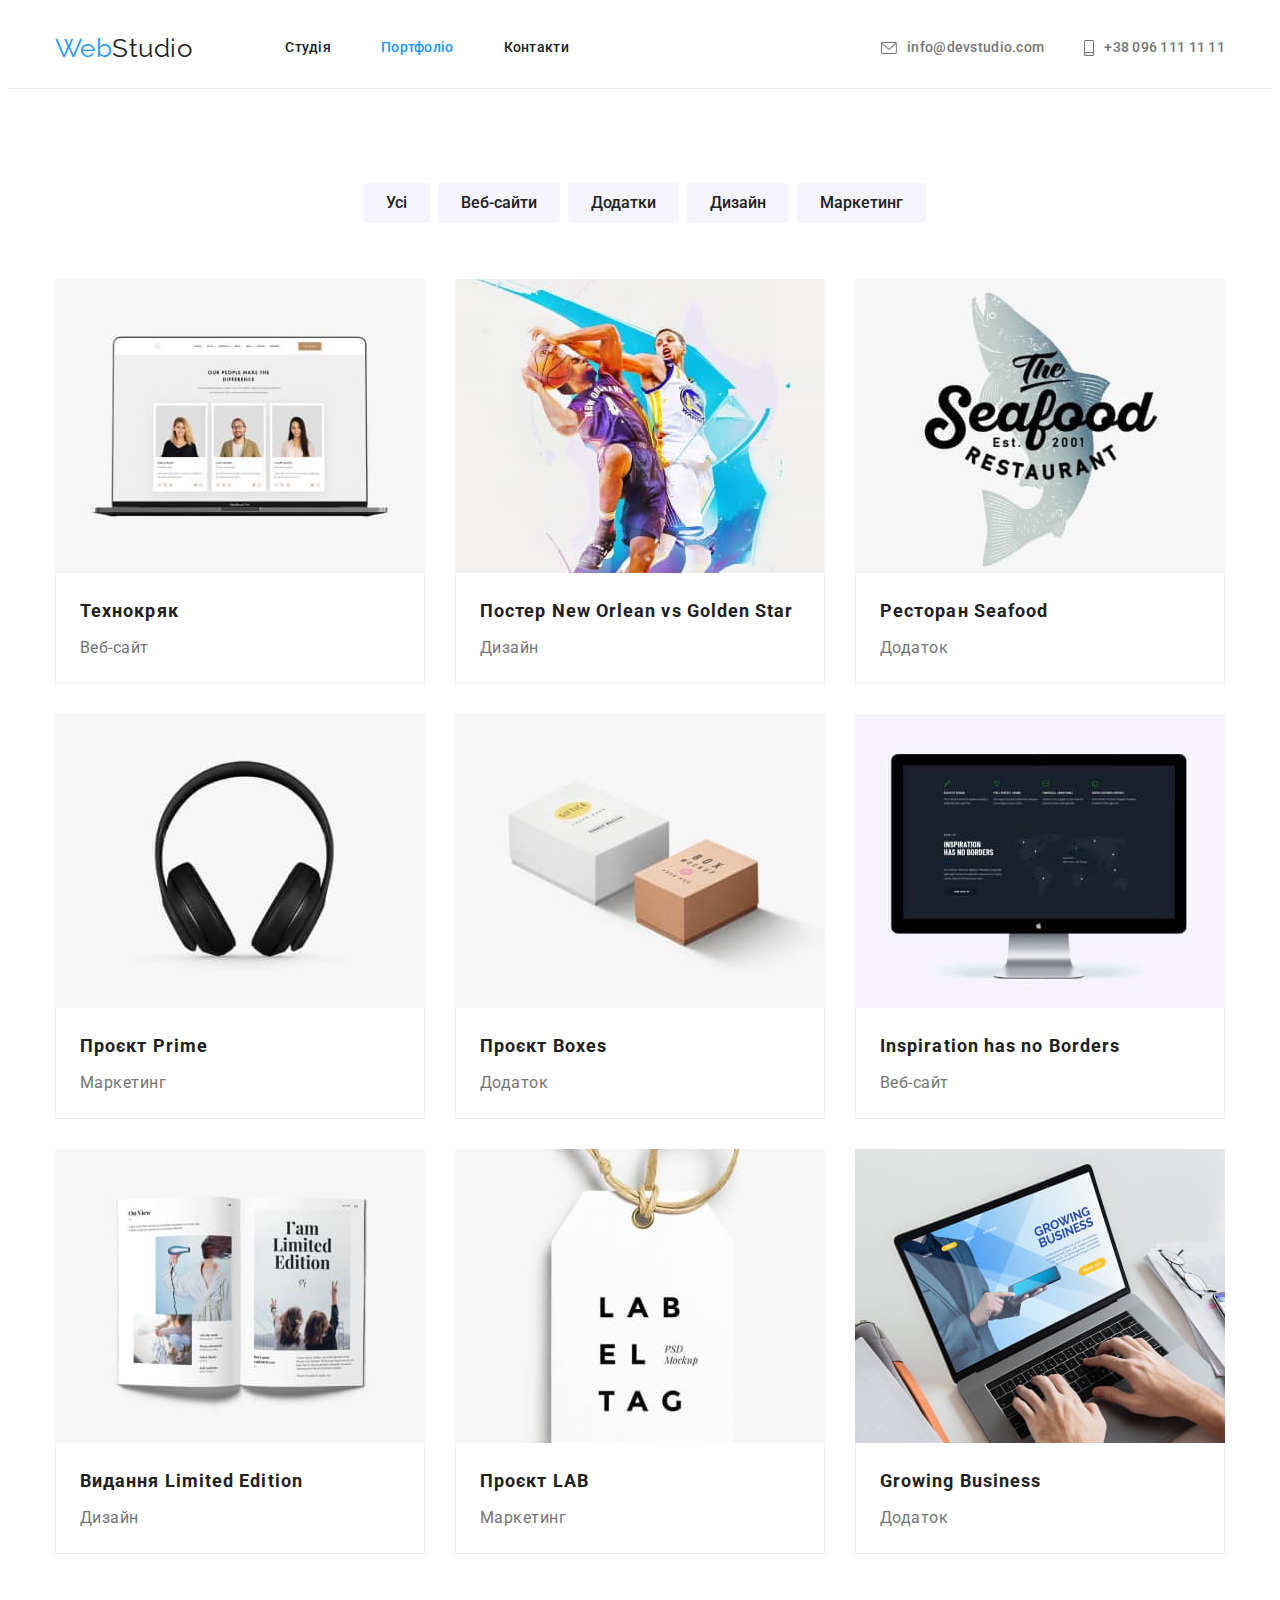
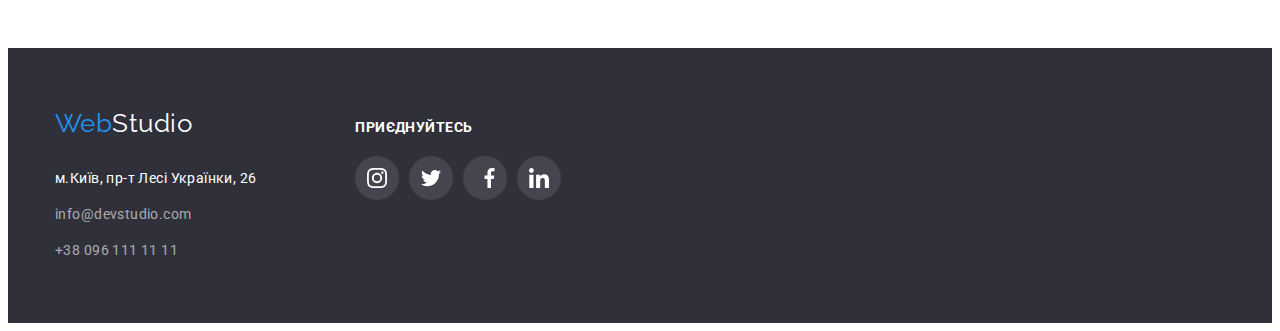
==== portfolio.html @ b1d97b8c "copy" ====
<!DOCTYPE html>
<html lang="uk">
<head>
    <meta charset="UTF-8">
    <meta http-equiv="X-UA-Compatible" content="IE=edge">
    <meta name="viewport" content="width=device-width, initial-scale=1.0">
    <title>Портфоліо</title>
    <link rel="preconnect" href="https://fonts.googleapis.com">
    <link rel="preconnect" href="https://fonts.gstatic.com" crossorigin>
    <link href="https://fonts.googleapis.com/css2?family=Raleway:wght@700&family=Roboto:wght@400;500;700;900&display=swap"
        rel="stylesheet">
    <link rel="stylesheet" href="https://cdnjs.cloudflare.com/ajax/libs/modern-normalize/1.1.0/modern-normalize.min.css"
        integrity="sha512-wpPYUAdjBVSE4KJnH1VR1HeZfpl1ub8YT/NKx4PuQ5NmX2tKuGu6U/JRp5y+Y8XG2tV+wKQpNHVUX03MfMFn9Q=="
        crossorigin="anonymous" referrerpolicy="no-referrer" />
    <link rel="stylesheet" href="./css/styles.css">
</head>
<body>
    <header class="page-header">
    <!--навігація-->
        <div class="container main-nav">
            <nav class="nav">
                <a href=./index.html class="logo">Web<span class="second-logo">Studio</span></a>
                <ul class="site-nav list">
                    <li class="item"><a href="./index.html" class="link ">Студія</a></li>
                    <li class="item"><a href="./portfolio.html" class="link current">Портфоліо</a></li>
                    <li class="item"><a href="#" class="link">Контакти</a></li>
                </ul>
            </nav>
            <ul class="contact-nav list">
                <li class="item"><a href="mailto:info@devstudio.com" class="link">
                    <svg class="contact-nav-icon" width="16" height="12">
                        <use href="./images/icons.svg#icon-mail"></use>
                    </svg>info@devstudio.com</a>
                </li>
                <li class="item"><a href="tel:+380961111111" class="link">
                    <svg class="contact-nav-icon" width="10" height="16">
                        <use href="./images/icons.svg#icon-phone"></use>
                    </svg>+38 096 111 11 11</a>
                </li>
            </ul>
        </div>
    </header>
    <main>
        <!--фільтр робіт-->
        <section class="section">
            <div class="container">
                <h1 class="section-title visually-hidden">Фільтр робіт</h1>
                <ul class="list-button list">
                    <li class="btn-item"><button type="button" class="button secondary"> Усі </button></li>
                    <li class="btn-item"><button type="button" class="button secondary"> Веб-сайти </button></li>
                    <li class="btn-item"><button type="button" class="button secondary"> Додатки</button></li>
                    <li class="btn-item"><button type="button" class="button secondary"> Дизайн </button></li>
                    <li class="btn-item"><button type="button" class="button secondary"> Маркетинг </button></li>
                </ul>
            </div>
        <!--приклади робіт-->
            <div class="container">
                <h2 class="section-title visually-hidden"> Приклади робіт </h2>
                <ul class="work-list list">
                    <li class="work-card">
                        <a class="link" href="#">
                            <img class="work-card-img img" src="./images/img8.jpg" alt="Планшет, на моніторі якого сторінка веб-сайту із зображенням трьох людей" width="370" height="294">
                            <div class="work-cards">
                            <h3 class="work-card-title">Технокряк</h3>
                            <p class="work-card-text">Веб-сайт</p>
                            </div>
                        </a>
                    </li>
                    <li class="work-card">
                        <a class="link" href="#">
                            <img class="work-card-img img" src="./images/img9.jpg" alt="Два баскетболіста підстрибують з м'ячем" width="370" height="294">
                            <div class="work-cards">
                            <h3 class="work-card-title">Постер New Orlean vs Golden Star</h3>
                            <p class="work-card-text">Дизайн</p>
                            </div>
                        </a>
                    </li>
                    <li class="work-card">
                        <a class="link" href="#">
                            <img class="work-card-img img" src="./images/img10.jpg" alt="Назва ресторану із зображенням риби" width="370" height="294">
                            <div class="work-cards">
                            <h3 class="work-card-title">Ресторан Seafood</h3>
                            <p class="work-card-text">Додаток</p>
                            </div>
                        </a>
                    </li>
                    <li class="work-card">
                        <a class="link" href="#">
                            <img class="work-card-img img" src="./images/img11.jpg" alt="Чорні навушники" width="370" height="294">
                            <div class="work-cards">
                            <h3 class="work-card-title">Проєкт Prime</h3>
                            <p class="work-card-text">Маркетинг</p>
                            </div>
                        </a>
                    </li>
                    <li class="work-card">
                        <a class="link" href="#">
                            <img class="work-card-img img" src="./images/img12.jpg" alt="Дві картонні коробки біла і цеглова" width="370" height="294">
                            <div class="work-cards">
                            <h3 class="work-card-title">Проєкт Boxes</h3>
                            <p class="work-card-text">Додаток</p>
                            </div>
                        </a>
                    </li>
                    <li class="work-card">
                        <a class="link" href="#">
                            <img class="work-card-img img" src="./images/img13.jpg" alt="Монітор комп'ютера із відкритою веб-сторінкою, на якій зображена карта" width="370" height="294">
                            <div class="work-cards">
                            <h3 class="work-card-title">Inspiration has no Borders</h3>
                            <p class="work-card-text">Веб-сайт</p>
                            </div>
                        </a>
                    </li>
                    <li class="work-card">
                        <a class="link" href="#">
                            <img class="work-card-img img" src="./images/img14.jpg" alt="відкритий журнал" width="370" height="294">
                            <div class="work-cards">
                            <h3 class="work-card-title">Видання Limited Edition</h3>
                            <p class="work-card-text">Дизайн</p>
                            </div>
                        </a>
                    </li>
                    <li class="work-card">
                        <a class="link" href="#">
                            <img class="work-card-img img" src="./images/img15.jpg" alt="Картонна біла бірка" width="370" height="294">
                            <div class="work-cards">
                            <h3 class="work-card-title">Проєкт LAB</h3>
                            <p class="work-card-text">Маркетинг</p>
                            </div>
                        </a>
                    </li>
                    <li class="work-card">
                        <a class="link" href="#">
                            <img class="work-card-img img" src="./images/img16.jpg" alt="Чоловік працює за комп'ютером" width="370" height="294">
                            <div class="work-cards">
                            <h3 class="work-card-title">Growing Business</h3>
                            <p class="work-card-text">Додаток</p>
                            </div>
                        </a>
                    </li>
                </ul>
            </div>
        </section>
    </main>
    <!--футер-->
    <footer>
    <div class="section footer">
        <div class="container">
            <div class="address-box">
                <a href=./index.html class="logo footer">Web<span class="second-logo footer">Studio</span>
                </a>
                <address class="address">
                    <ul class="address-list list">
                        <li class="address-item">
                            <a href="https://goo.gl/maps/CPtrU1FHBa2aNyZL9" target="_blank"
                                rel="noopener noreferrer nofollow" class="address-item-map link">м.Київ, пр-т Лесі Українки,
                                26</a>
                        </li>
                        <li class="address-item">
                            <a href="mailto:info@devstudio.com" class="address-item-link link">info@devstudio.com</a>
                        </li>
                        <li class="address-item">
                            <a href="tel:+380961111111" class="address-item-link link">+38 096 111 11 11</a>
                        </li>
                    </ul>
                </address>
            </div>
            <div class="social-box-footer">
                <p class="social-text">Приєднуйтесь</p>
                <ul class="social-box list">
                    <li class="social-item">
                        <a class="social-link link" href="#">
                            <svg class="social-icon" width="20" height="20">
                                <use href="./images/icons.svg#icon-instagram"></use>
                            </svg>
                        </a>
                    </li>
                    <li class="social-item">
                        <a class="social-link link" href="#">
                            <svg class="social-icon" width="20" height="20">
                                <use href="./images/icons.svg#icon-twitter"></use>
                            </svg>
                        </a>
                    </li>
                    <li class="social-item">
                        <a class="social-link link" href="#">
                            <svg class="social-icon" width="20" height="20">
                                <use href="./images/icons.svg#icon-fb"></use>
                            </svg>
                        </a>
                    </li>
                    <li class="social-item">
                        <a class="social-link link" href="#">
                            <svg class="social-icon" width="20" height="20">
                                <use href="./images/icons.svg#icon-linkedin"></use>
                            </svg>
                        </a>
                    </li>
                </ul>
            </div>
            </div>
    </div>
            </footer>
            </body>
            
            </html>
---- css/styles.css ----
/* колір осн тексту #757575 */
/* другорядний колір тексту #212121 */
/* білий колір тексту #FFFFFF */
/* акцент тексту  #2196F3 */
/* другорядний колір фону #F5F4FA */

:root{
    --primary-text-color:#757575;
    --title-text-color:#212121;
    --accent-color:#2196F3;
    --white-color:#FFFFFF;
    --primary-bg-color:#F5F5F5;
    --time-bg-color:#F5F4FA;
    --hero-bg-color:#2F303A;
    --accent-bg-color:#188CE8;
    --border-item-color:#EEEEEE;
    --border-head-color:#ECECEC;
    --icon-color:#AFB1B8;
}
*,
*::before,
*::after {

    box-sizing: border-box;
}

/* Стилі для обнулення верхніх відступів у елементів */
h1,
h2,
h3,
h4,
h5,
h6,
p {
    margin: 0;
}

/* Клас для обнулення базових властивостей у списках (ul) */
.list {
    list-style: none;
    padding-left: 0;
    margin: 0;
}

/* Клас для обнулення базових властивостей у посиланнях */
.link {
    text-decoration: none;
    color: inherit;
    
}

/* Властивості для коректного відображення картинок */
.img {
    display: block;
    max-width: 100%;
    height: auto;
}

/* Властивості  для обнулення курсива у address */
.address {
    font-style: normal;
}

.visually-hidden {
    position: absolute;
    white-space: nowrap;
    width: 1px;
    height: 1px;
    overflow: hidden;
    border: 0;
    padding: 0;
    clip: rect(0 0 0 0);
    clip-path: inset(50%);
    margin: -1px;
}


body{
    color:var(--primary-text-color) ;
    background-color:var(--white-color);
    font-family: Roboto, sans-serif;
    font-size: 16px;
    letter-spacing: 0.03em;
}


.container{
    margin-left: auto;
    margin-right: auto;
    padding: 0 15px;
    width: 1200px;
    
}


/*header*/
.page-header{
border-bottom: 1px solid var(--border-head-color);
}

.main-nav{
    display: flex;
    align-items:center;
}    

.nav {
    display: flex;
    align-items: center;
}
/* logo */
.logo{
    margin-right: 93px;

    color:var(--accent-color) ;
    font-family: Raleway, sans-serif;
    font-size: 26px;
    line-height: 1.19;
    list-style: none;
    text-decoration: none;

}
.second-logo{
    color:var(--title-text-color) ;
}

/*nav*/

.site-nav {
    display: flex;
}

.contact-nav {
    display: flex;
    margin-left: auto;
}
.site-nav .item:not(:last-child) {
    margin-right: 50px;
}

.contact-nav .item + .item{
    margin-left: 40px;
}


.site-nav .link{
    display: block;
    padding-top: 32px;
    padding-bottom: 32px;

    color: var(--title-text-color);
    font-weight: 500;
    font-size: 14px;
    line-height: 1.14;
    letter-spacing: 0.02em;
}


.contact-nav .link {
    display: flex;
    padding-top: 32px;
    padding-bottom: 32px;
    align-items: center;
    color: var(--primary-text-color);
    font-weight: 500;
    font-size: 14px;
    line-height: 1.14;
    letter-spacing: 0.02em;
    
}

.site-nav .link:hover,
.site-nav .link:focus,
.contact-nav .link:hover,
.contact-nav .link:focus {
    color: var(--accent-color);
}

.site-nav .link.current {
    color: var(--accent-color);
}

.contact-nav-icon{
    fill: currentColor;
    margin-right: 10px;
    
}

/*hero*/
.hero {
    max-width: 1600px;
    height: 600px;
    margin-left: auto;
    margin-right: auto;
    padding-top: 200px;
    padding-bottom: 200px;
    text-align: center;
    background-color: var(--hero-bg-color);
    background-image: linear-gradient(to right,
                rgba(47, 48, 58, 0.4),
                rgba(47, 48, 58, 0.4)),
            url(../images/img18.jpg);
    background-repeat: no-repeat;
    background-position: center;
    background-size: cover;
}



.hero-title{
    
    max-width: 696px;
    margin-left: auto;
    margin-right: auto;
    margin-bottom: 30px;
    color:var(--white-color) ;
    font-weight: 900;
    font-size: 44px;
    line-height: 1.36;
    letter-spacing: 0.06em;
    text-transform: uppercase
}
/*section*/

.section{
    padding: 94px 0;
}

 .section-title{
    
    margin-bottom: 50px;
    color:var(--title-text-color) ;
    font-weight: 700;
    font-size: 36px;
    line-height: 1.17;
    text-align: center;
 }


/*fetures*/

.feature-list{
    display: flex;
    padding: 0;
}

.feature-item {
    flex-basis: 270px;
    margin-right: 30px;
}
.feature-item:last-child {
    margin-right: 0;
}


 .feature-title{
    margin-bottom: 10px;
    color:var(--title-text-color) ;
    font-weight: 700;
    font-size: 14px;
    line-height: 1.14;
    text-transform: uppercase;
 }
.feature-text{
    margin-bottom: 0;
    font-size: 14px;
    line-height: 1.71;
}

.feature-box-icon{
    padding: 25px 100px;
    margin-bottom: 30px;
    background: var(--time-bg-color);
    border-radius: 4px;
}

/*description*/

.section.description{
    padding-top: 0;
}

.description-list{
    display: flex;
}

.discription-item:not(:last-child){
    margin-right: 30px;
}

/* team */

.team.list{
    display: flex;
}

.team .item + .item{
    margin-left: 30px;
}

.team .item{
    box-shadow: 0px 1px 3px rgba(0, 0, 0, 0.12), 0px 1px 1px rgba(0, 0, 0, 0.14), 0px 2px 1px rgba(0, 0, 0, 0.2);
    border-radius: 0px 0px 4px 4px;
    background-color: var(--white-color);
}
.section.team{
    background-color: var(--time-bg-color);
}

.team-card{
    padding-bottom: 30px;
}

.team-img{
    margin-bottom: 30px;
}

.team-title{
    margin-bottom: 10px;
    color:var(--title-text-color) ;
    font-weight: 500;
    line-height: 1.19;
    text-align: center;
}

.team-text {
    margin-bottom: 0;
    line-height: 1.19;
    text-align: center;
}

.social-box{
    display: flex;
    padding: 16px 32px 0px 32px;
    gap:10px;
    
}

  
.social-link{
    display: flex;
    align-items: center;
    justify-content: center;
    width: 44px;
    height: 44px;
    background-color:var(--white-color);
    fill: var(--icon-color);
    border-radius: 50%;


}

.social-link:last-child {
    margin-right: 0px;
}



.social-link:hover,
.social-link:focus{
    background-color: var(--accent-color);
    fill: var(--white-color);
}

/*clients*/

.client .section-title{
    margin-bottom: 50px;
}

.client-list{
    display: flex;
    align-items: center;
    justify-content: center;
    gap: 30px;
}

.lient-item{
    
    padding: 16px 32px;
}
.client-link{

    display: flex;
    align-items: center;
    justify-content: center;
    
    width: 170px;
    height: 92px;
    border-radius: 4px;
    border: 1px solid var(--icon-color);
    color: var(--icon-color);
}



.client-link:hover,
.client-link:focus{
    border: 1px solid var(--accent-color);
    color: var(--accent-color);
}

.client-icon {
    fill: currentColor;}
    



/* filtr*/

.list-button{
    display: flex;
    justify-content: center;
    margin-bottom: 56px;
}

.btn-item{
    margin-left: 8px; 
}


/*examples of work*/

.work-list{
    display: flex;
    flex-wrap: wrap;
}

.work-card{
    display: flex;
    justify-content: column;
    width: 370px;
    margin-right: 30px;
    margin-bottom: 30px;
}

.work-card:nth-child(3n) {
    margin-right: 0px;
}

.work-card:nth-last-child(-n + 3) {
    margin-bottom: 0px;
}

.work-cards{
    padding: 20px 24px;
    border: 1px solid var(--border-item-color);
    border-top: none;
    
}


.work-card-title{
    margin-bottom: 4px;
    color:var(--title-text-color) ;
    font-weight: 700;
    font-size: 18px;
    line-height: 2;
    letter-spacing: 0.06em;
}

.work-card-text{
    margin-bottom: 0;
    color: var(--primary-text-color);
    line-height: 1.88;
}
.work-card .link:hover,
.work-card .link:focus {
    box-shadow: 0px 1px 1px rgba(0, 0, 0, 0.12), 0px 4px 4px rgba(0, 0, 0, 0.06), 1px 4px 6px rgba(0, 0, 0, 0.16);
}

/*button*/

.button{
    display: inline-block;
    min-width: 67px;
    padding: 6px 22px;
    border: 1px solid transparent;
    border-radius: 4px;
    color:var(--title-text-color);
    background:var(--time-bg-color);
    font-family: inherit;
    font-weight: 500;
    font-size: inherit;
    line-height: 1.62;
    text-align: center;
    cursor: pointer;
}

.button.primary{
    border-color: var(--accent-color);
    color: var(--white-color);
    background:var(--accent-color);
    
}


.button.secondary {
    color: var(--title-text-color);
    background: var(--time-bg-color);

}

.hero .button {

    padding: 10px 24px;
    display: inline-block;
    font-weight: 700;
    line-height: 1.87;
    align-items: center;
    text-align: center;
    letter-spacing: 0.06em;
    box-shadow: 0px 4px 4px rgba(0, 0, 0, 0.15);


}

.button:hover,
.button:focus {
    color: var(--white-color);
    background: var(--accent-bg-color);
}

.button.secondary:hover,
.button.secondary:focus {
    box-shadow: 0px 3px 1px rgba(0, 0, 0, 0.1), 0px 1px 2px rgba(0, 0, 0, 0.08), 0px 2px 2px rgba(0, 0, 0, 0.12);
}

/* footer */
.second-logo.footer{
    color:var(--white-color)
}

.section.footer {
    padding: 60px 0px;
    background-color: var(--hero-bg-color);
}

.address{
    padding-top: 28px;
}

.address .link{
    color: rgba(255, 255, 255, 0.6);
    font-size: 14px;
    line-height: 1.71;
    letter-spacing: 0.03em;
}

.address-item{
    margin-bottom: 12px;

}
.address-item:last-child {
    margin-bottom: 0px;

}
.address .address-item-map {
    
    display: inline-block;
    color: var(--white-color);
}

.address .link:hover,
.address .link:focus {
    color: var(--accent-color);
}


.footer .container{
    display: flex;
    align-items:baseline;
}

.social-text{
    margin-bottom: 20px;
    font-weight: 700;
    font-size: 14px;
    line-height: 1.14;
    letter-spacing: 0.03em;
    text-transform: uppercase;
    color: var(--white-color);
}

.address-box{
    margin-right: 70px;
}

.footer .social-box{
    padding: 0;
}

.footer .social-link{
    fill: var(--white-color);
    background: rgba(255, 255, 255, 0.1);
}

.footer .social-link:hover,
.footer .social-link:focus {
    background: var(--accent-color);
    
}
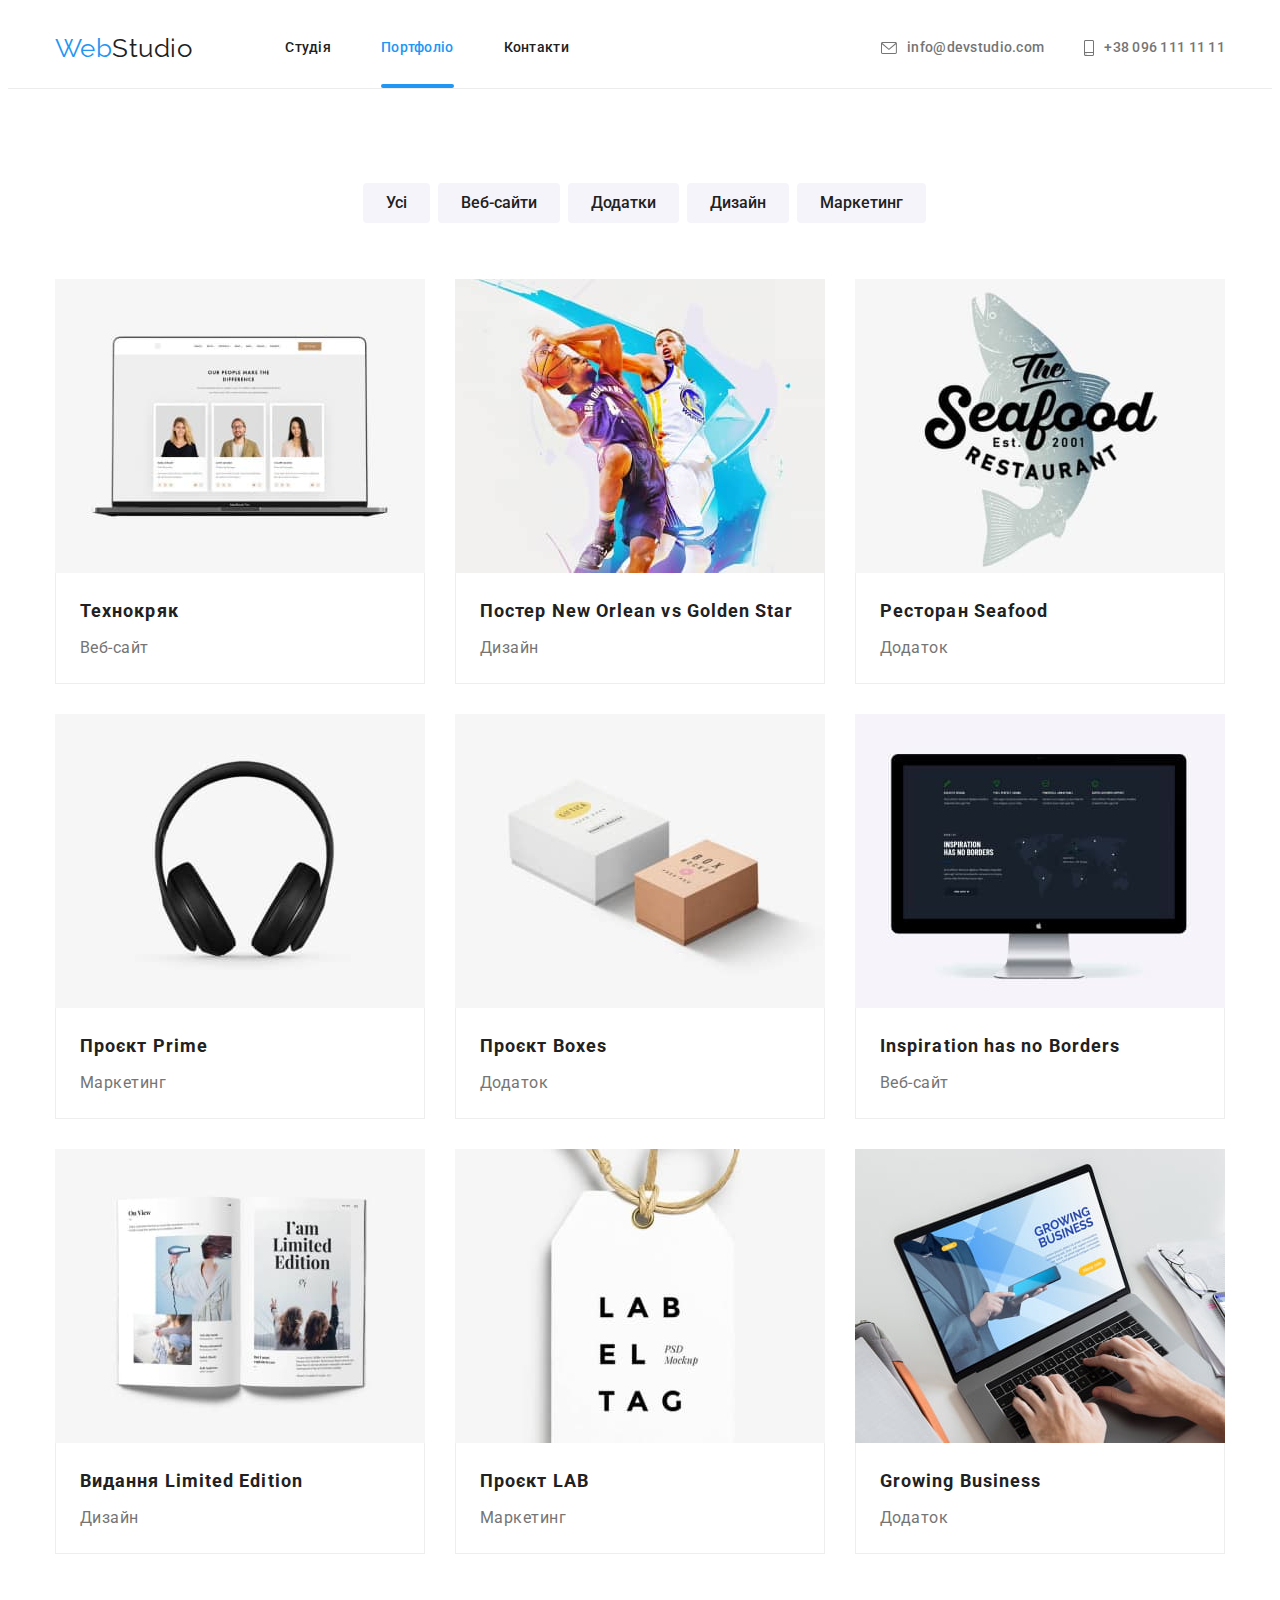
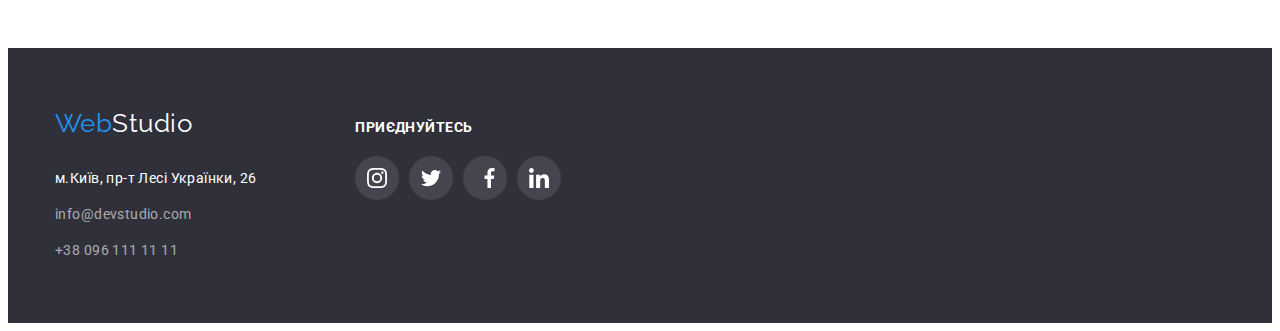
==== commit 9cbfcef6: "position" ====
--- a/portfolio.html
+++ b/portfolio.html
@@ -59,7 +59,12 @@
                 <ul class="work-list list">
                     <li class="work-card">
                         <a class="link" href="#">
+                            <div class="work-thumb">
                             <img class="work-card-img img" src="./images/img8.jpg" alt="Планшет, на моніторі якого сторінка веб-сайту із зображенням трьох людей" width="370" height="294">
+                            <p class="work-overlay">Ресурс пропонує комплексні пропозиції з різним рівнем функціоналу та сервісів. Все це дозволить відвідувачу отримати
+                                вичерпні відомості про компанію чи приватну особу.
+                            </p>
+                            </div>
                             <div class="work-cards">
                             <h3 class="work-card-title">Технокряк</h3>
                             <p class="work-card-text">Веб-сайт</p>
--- a/css/styles.css
+++ b/css/styles.css
@@ -16,6 +16,7 @@
     --border-item-color:#EEEEEE;
     --border-head-color:#ECECEC;
     --icon-color:#AFB1B8;
+    --icon-close-color:#000000;
 }
 *,
 *::before,
@@ -178,6 +179,21 @@
 .site-nav .link.current {
     color: var(--accent-color);
 }
+
+.site-nav .item{
+    position: relative;
+}
+.site-nav .link.current::after {
+    content: '';
+    position: absolute;
+    bottom: 0;
+    left: 0;
+    width: 100%;
+    height: 4px;
+    background: var(--accent-color);
+    border-radius: 2px;
+}
+
 
 .contact-nav-icon{
     fill: currentColor;
@@ -286,6 +302,27 @@
 .discription-item:not(:last-child){
     margin-right: 30px;
 }
+.discription-item{
+    position: relative;
+}
+
+.description-text{
+    position: absolute;
+    bottom: 0;
+    width: 100%;
+    padding-top:27px ;
+    padding-bottom: 27px;
+
+    font-weight: 700;
+    font-size: 14px;
+    line-height: 1.14;
+    letter-spacing: 0.03em;
+    text-align: center;
+    text-transform: uppercase;
+
+    color: var(--white-color);
+    background: rgba(47, 48, 58, 0.8);
+}
 
 /* team */
 
@@ -426,6 +463,7 @@
 }
 
 .work-card{
+    
     display: flex;
     justify-content: column;
     width: 370px;
@@ -466,6 +504,37 @@
 .work-card .link:hover,
 .work-card .link:focus {
     box-shadow: 0px 1px 1px rgba(0, 0, 0, 0.12), 0px 4px 4px rgba(0, 0, 0, 0.06), 1px 4px 6px rgba(0, 0, 0, 0.16);
+
+}
+
+.work-thumb {
+    position: relative;
+    overflow: hidden;
+}
+
+.work-overlay{
+    position: absolute;
+    width: 100%;
+    height: 100%;
+    top: 0;
+    left: 0;
+    transform: translateY(100%);
+    transition: transform 250ms cubic-bezier(0.4, 0, 0.2, 1);
+    
+    padding: 63px 27px;
+    font-size: 18px;
+    line-height: 1.56;
+    letter-spacing: 0.03em;
+
+    color: var(--white-color);
+    background: rgba(33, 150, 243, 0.9);
+}
+
+.work-overlay:hover,
+.work-overlay:focus
+{
+transform: translateY(0);
+
 }
 
 /*button*/
@@ -598,4 +667,53 @@
 .footer .social-link:focus {
     background: var(--accent-color);
     
+}
+
+/* Modal*/
+
+.backdrop{
+    position: fixed;
+    top:0;
+    left: 0;
+    width: 100%;
+    height: 100%;
+    background-color: rgba(0, 0, 0, 0.2);
+
+    scale: 100%;
+    transition: scale 250ms cubic-bezier(0.4, 0, 0.2, 1);
+}
+
+.modal{
+    position: absolute;
+    top:50%;
+    left: 50%;
+    transform: translate(-50%, -50%);
+    width: 100%;
+    max-width: 528px;
+    height: 100%;
+    max-height: 581px;                                          
+    background-color: var(--white-color);
+    
+
+}
+
+.is-hidden{
+   scale: 0;
+   visibility: hidden;
+   pointer-events: none;
+}
+
+.btn-close{
+    position: absolute;
+    top:8px;
+    right:8px;
+    width: 30px;
+    height: 30px;
+    padding: 6px;
+    display: flex;
+    cursor: pointer;
+    border-radius: 50%;
+    border: 1px solid rgba(0, 0, 0, 0.1);
+    background-color: var(--white-color);
+    fill: var(--icon-close-color);
 }